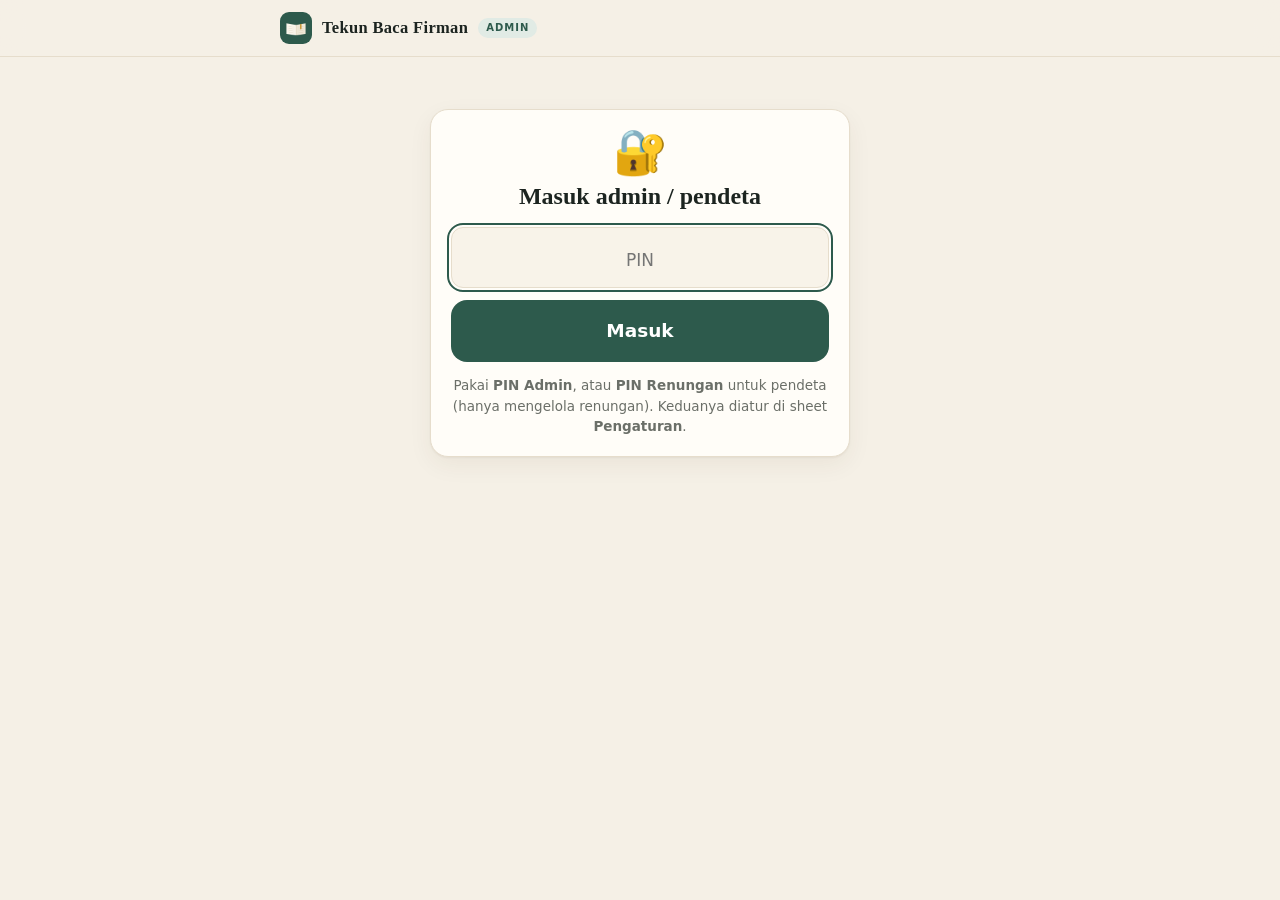
==== admin.html @ 7a122c10 "v5: renungan harian + PIN pendeta" ====
<!DOCTYPE html>
<html lang="id">
<head>
  <meta charset="utf-8">
  <meta name="viewport" content="width=device-width, initial-scale=1, viewport-fit=cover">
  <title>Admin · Tekun Baca Firman</title>
  <meta name="robots" content="noindex">
  <meta name="theme-color" content="#2d5a4c">
  <meta name="apple-mobile-web-app-capable" content="yes">
  <meta name="apple-mobile-web-app-title" content="Admin Baca">
  <link rel="icon" type="image/png" href="assets/icon-192.png">
  <link rel="apple-touch-icon" href="assets/apple-touch-icon.png">
  <link rel="stylesheet" href="assets/style.css?v=5.0">
</head>
<body class="admin">
  <div id="demo-banner" class="demo-banner" hidden></div>
  <header class="topbar">
    <div class="wrap">
      <div class="brand"><img class="brand-mark" src="assets/icon-192.png" alt=""><span id="group-name">Tekun Baca Firman</span><span class="tag">Admin</span></div>
      <div id="admin-tools" class="top-tools" hidden>
        <span id="sync" class="sync" hidden aria-live="polite"><i aria-hidden="true"></i>Memperbarui</span>
        <button id="btn-refresh" class="icon-btn ghost" type="button" aria-label="Muat ulang data" title="Muat ulang">
          <svg viewBox="0 0 24 24"><path d="M20 12a8 8 0 1 1-2.34-5.66M20 4v5h-5"/></svg></button>
        <button id="btn-logout" class="icon-btn ghost" type="button" aria-label="Keluar" title="Keluar">
          <svg viewBox="0 0 24 24"><path d="M15 4h3a2 2 0 0 1 2 2v12a2 2 0 0 1-2 2h-3M10 16l-4-4 4-4M6 12h10"/></svg></button>
      </div>
    </div>
  </header>
  <div id="daybar" class="daybar" hidden></div>

  <main id="app" class="wrap"><div class="loading">Memuat…</div></main>

  <nav id="bottomnav" class="bottomnav" hidden aria-label="Menu admin"></nav>
  <div id="toast" class="toast" role="status" aria-live="polite"></div>

  <script src="config.js?v=5.0"></script>
  <script src="assets/common.js?v=5.0"></script>
  <script src="assets/admin.js?v=5.0"></script>
</body>
</html>
---- assets/style.css ----
/* Tekun Baca Firman — tampilan (mobile-first) */
:root {
  --bg: #f5f0e6;
  --surface: #fffdf8;
  --surface-2: #f8f3e9;
  --ink: #1c2420;
  --muted: #6b6f68;
  --line: #e6ddcc;
  --primary: #2d5a4c;
  --primary-hover: #234a3e;
  --primary-soft: #e1ebe5;
  --on-primary: #ffffff;
  --ok: #2f7a52;
  --ok-soft: #dff0e5;
  --warn: #a35d24;
  --warn-soft: #f7e7d6;
  --danger: #a23d30;
  --danger-soft: #f5dfdb;
  --wa: #1f9e55;
  --radius: 18px;
  --shadow: 0 1px 2px rgba(60, 45, 15, .05), 0 8px 24px rgba(60, 45, 15, .06);
  --font: system-ui, -apple-system, "Segoe UI", Roboto, "Helvetica Neue", Arial, sans-serif;
  --serif: "Iowan Old Style", "Palatino Linotype", Palatino, "Book Antiqua", Georgia, serif;
  --top-h: 56px;
  --safe-t: env(safe-area-inset-top, 0px);
  --safe-b: env(safe-area-inset-bottom, 0px);
  color-scheme: light;
}
@media (prefers-color-scheme: dark) {
  :root {
    --bg: #121815; --surface: #1a221e; --surface-2: #212a25; --ink: #ece7dc; --muted: #9ba39c; --line: #2d3832;
    --primary: #7dbaa1; --primary-hover: #93c9b2; --primary-soft: #22362e; --on-primary: #0e1411;
    --ok: #7fca9f; --ok-soft: #1e3729; --warn: #e6a86f; --warn-soft: #3a2b1d; --danger: #ec9284; --danger-soft: #3e2320;
    --wa: #3ccf7a; --shadow: none; color-scheme: dark;
  }
}

* { box-sizing: border-box; }
html { -webkit-text-size-adjust: 100%; }
body {
  margin: 0; background: var(--bg); color: var(--ink);
  font: 16px/1.5 var(--font); -webkit-font-smoothing: antialiased;
  -webkit-tap-highlight-color: transparent; overscroll-behavior-y: none;
}
body.no-scroll { overflow: hidden; }
body.has-bar, body.has-nav { padding-bottom: calc(84px + var(--safe-b)); }
button, a, input, select, textarea { font: inherit; color: inherit; touch-action: manipulation; }
a { color: var(--primary); }
[hidden] { display: none !important; }
svg { width: 22px; height: 22px; fill: none; stroke: currentColor; stroke-width: 1.9; stroke-linecap: round; stroke-linejoin: round; }

.wrap { max-width: 560px; margin: 0 auto; padding: 0 14px; }
main.wrap { padding-top: 14px; padding-bottom: 28px; min-height: 60vh; }
.admin .wrap { max-width: 760px; }

/* ---------- topbar ---------- */
.topbar {
  position: sticky; top: 0; z-index: 20; padding-top: var(--safe-t);
  background: var(--bg); background: color-mix(in srgb, var(--bg) 88%, transparent);
  -webkit-backdrop-filter: blur(12px); backdrop-filter: blur(12px);
  border-bottom: 1px solid var(--line);
}
.topbar .wrap { display: flex; align-items: center; justify-content: space-between; gap: 10px; height: var(--top-h); }
.brand { display: flex; align-items: center; gap: 10px; min-width: 0; font-family: var(--serif); font-weight: 700; font-size: 16.5px; letter-spacing: .02em; }
.brand #group-name { white-space: nowrap; overflow: hidden; text-overflow: ellipsis; }
.brand-mark { width: 32px; height: 32px; flex: none; border-radius: 9px; }
.tag { flex: none; font: 700 10px/1 var(--font); letter-spacing: .1em; text-transform: uppercase; padding: 5px 8px; border-radius: 999px; background: var(--primary-soft); color: var(--primary); }
.top-tools { display: flex; gap: 4px; flex: none; }
.top-tools { align-items: center; }
.sync { display: inline-flex; align-items: center; gap: 6px; flex: none; font-size: 12px; font-weight: 650; color: var(--muted); padding: 4px 10px; border-radius: 999px; background: var(--surface-2); border: 1px solid var(--line); }
.sync i { width: 10px; height: 10px; border-radius: 50%; border: 2px solid var(--line); border-top-color: var(--primary); animation: spin .8s linear infinite; }
.admin .sync { font-size: 0; gap: 0; padding: 6px; } /* admin: cukup ikon putar, hemat tempat */

.demo-banner { background: #f8ecc4; color: #5b4510; font-size: 12.5px; padding: 7px 14px; text-align: center; padding-top: calc(7px + var(--safe-t)); }
.demo-banner:not([hidden]) + .topbar { padding-top: 0; }
.demo-banner .demo-admin { color: inherit; font-weight: 700; margin-left: 4px; white-space: nowrap; }
.demo-banner .link-btn { color: #5b4510; font-size: 12.5px; padding: 0 4px; min-height: 0; }
@media (prefers-color-scheme: dark) { .demo-banner { background: #3a3218; color: #f0dfa8; } .demo-banner .link-btn { color: #f0dfa8; } }

/* ---------- teks & kartu ---------- */
.eyebrow { margin: 0; font-size: 11.5px; font-weight: 700; letter-spacing: .08em; text-transform: uppercase; color: var(--muted); }
.muted { color: var(--muted); }
.small { font-size: 13.5px; }
.center { text-align: center; }
.nomb { margin-bottom: 0; }
.mt { margin-top: 16px !important; margin-bottom: 8px; }
.mt-s { margin-top: 8px; }
.mb { margin-bottom: 12px; }
.err { color: var(--danger); margin: 0; font-size: 14px; }

.card {
  background: var(--surface); border: 1px solid var(--line); border-radius: var(--radius);
  padding: 16px; margin: 0 0 12px; box-shadow: var(--shadow);
}
.card h2 { margin: 4px 0 8px; font-family: var(--serif); font-size: 24px; line-height: 1.2; }
.card h3 { margin: 0; font-size: 16px; line-height: 1.3; }
.card-head { display: flex; align-items: center; justify-content: space-between; gap: 10px; margin-bottom: 10px; }
.card > p:last-child { margin-bottom: 0; }
.center-card { text-align: center; padding: 28px 20px; }
.center-card p { max-width: 380px; margin-left: auto; margin-right: auto; }
.big-icon { font-size: 44px; line-height: 1; margin-bottom: 8px; }
.loading { padding: 80px 0; text-align: center; color: var(--muted); }
.loading::before {
  content: ""; display: block; width: 30px; height: 30px; margin: 0 auto 14px; border-radius: 50%;
  border: 3px solid var(--line); border-top-color: var(--primary); animation: spin .8s linear infinite;
}
@keyframes spin { to { transform: rotate(360deg); } }

/* ---------- tombol & input ---------- */
.btn-primary, .btn-secondary, .btn-ghost, .btn-wa, .btn-light {
  display: inline-flex; align-items: center; justify-content: center; gap: 8px;
  min-height: 48px; padding: 0 16px; border-radius: 14px; border: 1px solid transparent;
  font-weight: 650; font-size: 15.5px; cursor: pointer; text-decoration: none; text-align: center; line-height: 1.2;
  transition: transform .08s ease, background-color .15s ease, opacity .15s ease;
}
.btn-primary { background: var(--primary); color: var(--on-primary); }
.btn-secondary { background: var(--surface-2); border-color: var(--line); color: var(--ink); }
.btn-ghost { background: transparent; color: var(--muted); }
.btn-wa { background: var(--wa); color: #fff; }
.btn-light { background: #fff; color: #1e4136; }
.btn-primary:active, .btn-secondary:active, .btn-wa:active, .btn-light:active, .btn-ghost:active { transform: scale(.97); }
button:disabled { opacity: .45; cursor: not-allowed; transform: none !important; }
.btn-big { width: 100%; min-height: 62px; font-size: 18.5px; border-radius: 16px; }
.btn-wide { width: 100%; }
.link-btn {
  background: none; border: 0; padding: 8px 0; min-height: 40px; color: var(--primary); font-weight: 650; font-size: 14.5px;
  cursor: pointer; text-decoration: underline; text-underline-offset: 3px;
}
.link-btn.danger { color: var(--danger); display: block; margin: 14px auto 0; }
.link-btn.confirm { background: var(--danger-soft); border-radius: 10px; padding: 8px 12px; text-decoration: none; }
.chip-btn {
  flex: none; display: inline-flex; align-items: center; gap: 4px; min-height: 36px; padding: 0 12px; border-radius: 999px;
  border: 1px solid var(--line); background: var(--surface-2); color: var(--ink); font-size: 13.5px; font-weight: 650;
  cursor: pointer; text-decoration: none; white-space: nowrap;
}
.chip-btn.wa { color: var(--wa); }
.icon-btn {
  width: 44px; height: 44px; flex: none; border-radius: 12px; border: 1px solid var(--line);
  background: var(--surface); font-size: 26px; line-height: 1; cursor: pointer; display: grid; place-items: center; padding: 0;
}
.icon-btn.ghost { border-color: transparent; background: transparent; color: var(--muted); }
.icon-btn:disabled { opacity: .3; }
.input {
  width: 100%; min-height: 48px; padding: 10px 14px; border-radius: 12px; border: 1px solid var(--line);
  background: var(--surface-2); color: var(--ink); font-size: 16px; /* ≥16px: iPhone tidak zoom */
}
.input.mono { font: 14px/1.4 ui-monospace, SFMono-Regular, Menlo, monospace; min-height: 44px; }
.input:focus, .btn-primary:focus-visible, .btn-secondary:focus-visible, .icon-btn:focus-visible, .person:focus-visible,
.check:focus-visible, .tick-btn:focus-visible, .cell:focus-visible, .nav-btn:focus-visible, .chip-btn:focus-visible {
  outline: 2px solid var(--primary); outline-offset: 2px;
}
.pin-input { text-align: center; font-size: 26px; letter-spacing: .35em; }
.row-btns { display: flex; gap: 10px; }
.row-btns > * { flex: 1 1 0; }
.pill { display: inline-grid; place-items: center; min-width: 24px; height: 22px; padding: 0 7px; margin-left: 4px; border-radius: 999px; font-size: 12px; font-weight: 750; vertical-align: 2px; }
.pill.warn { background: var(--warn-soft); color: var(--warn); }
@media (hover: hover) {
  .btn-primary:hover:not(:disabled) { background: var(--primary-hover); }
  .btn-secondary:hover, .chip-btn:hover, .person:hover, .check:hover:not(:disabled) { border-color: var(--primary); }
}

/* ---------- kartu bacaan hari ini ---------- */
.today { background: linear-gradient(155deg, #2f5f50 0%, #1e4136 100%); border-color: transparent; color: #fff; padding: 20px 18px; }
.today .eyebrow { color: rgba(255, 255, 255, .78); text-transform: none; letter-spacing: 0; font-size: 15px; font-weight: 600; }
.today-date { margin: 14px 0 0; font-size: 12px; font-weight: 700; letter-spacing: .08em; text-transform: uppercase; color: rgba(255, 255, 255, .65); }
.today .reading { font-family: var(--serif); font-size: 34px; line-height: 1.08; margin: 4px 0 18px; }
.today .note { margin: -10px 0 16px; font-size: 14px; color: rgba(255, 255, 255, .8); }
.today .btn-big { box-shadow: 0 6px 18px rgba(0, 0, 0, .22); }
.tick { display: inline-grid; place-items: center; width: 28px; height: 28px; border-radius: 50%; background: #2f5f50; color: #fff; font-size: 15px; }
.today.is-done { background: var(--ok-soft); color: var(--ink); }
.today.is-done .eyebrow, .today.is-done .today-date, .today.is-done .note { color: var(--muted); }
.done-state { display: flex; align-items: center; gap: 14px; margin: 0 0 4px; }
.done-state strong { display: block; font-size: 17px; }
.done-state span { color: var(--muted); font-size: 14px; }
.done-mark {
  display: grid !important; place-items: center; width: 54px; height: 54px; flex: none; border-radius: 50%;
  background: var(--surface); box-shadow: 0 2px 8px rgba(0, 0, 0, .08); font-size: 28px !important; line-height: 1;
  animation: pop .45s cubic-bezier(.2, 1.5, .4, 1);
}
@keyframes pop { from { transform: scale(.3); opacity: 0; } to { transform: scale(1); opacity: 1; } }

/* ---------- daftar centang ---------- */
.check-list { list-style: none; margin: 10px 0 6px; padding: 0; display: grid; gap: 8px; }
.check {
  width: 100%; display: grid; grid-template-columns: 26px 1fr auto; align-items: center; gap: 12px; min-height: 54px;
  padding: 10px 14px; border-radius: 14px; border: 1px solid var(--line); background: var(--surface-2); cursor: pointer; text-align: left;
}
.check .box { width: 24px; height: 24px; border-radius: 8px; border: 2px solid var(--muted); display: grid; place-items: center; transition: background-color .12s; }
.check.on { border-color: var(--primary); background: var(--primary-soft); }
.check.on .box { background: var(--primary); border-color: var(--primary); }
.check.on .box::after { content: "✓"; color: var(--on-primary); font-size: 14px; font-weight: 800; }
.check.busy { opacity: .6; }
.check.busy .box { animation: pulse 1s ease infinite; }
.cl-main { font-weight: 650; }
.cl-sub { font-size: 13px; color: var(--muted); white-space: nowrap; }
@keyframes pulse { 50% { opacity: .3; } }

/* ---------- progres ---------- */
.stats-row { display: grid; grid-template-columns: repeat(3, 1fr); gap: 8px; text-align: center; margin-bottom: 12px; }
.stat { padding: 10px 4px; border-radius: 12px; background: var(--surface-2); }
.stat.warn { background: var(--warn-soft); color: var(--warn); }
.stat-num { display: block; font-family: var(--serif); font-size: 24px; font-weight: 700; line-height: 1.15; }
.stat-label { font-size: 12px; color: var(--muted); }
.stat.warn .stat-label { color: inherit; }
.bar { height: 10px; border-radius: 999px; background: var(--surface-2); border: 1px solid var(--line); overflow: hidden; }
.bar span { display: block; height: 100%; background: var(--primary); border-radius: 999px; transition: width .4s ease; }
.hgrid { display: grid; grid-template-columns: repeat(7, 1fr); gap: 6px; }
.hcell { display: flex; flex-direction: column; align-items: center; gap: 4px; padding: 7px 0; border-radius: 10px; background: var(--surface-2); border: 1px solid var(--line); min-width: 0; }
.hcell.ok { background: var(--ok-soft); border-color: transparent; }
.hcell.cur { outline: 2px solid var(--primary); outline-offset: 1px; }
.hdate { font-size: 11px; color: var(--muted); font-weight: 650; }
.hdot { width: 22px; height: 22px; border-radius: 50%; display: grid; place-items: center; font-size: 12px; font-weight: 800; border: 2px dashed var(--line); }
.hcell.ok .hdot { background: var(--ok); color: #fff; border: 0; }

/* ---------- teman ---------- */
.toggle { width: 100%; background: none; border: 0; padding: 0; margin: 0; min-height: 32px; cursor: pointer; text-align: left; }
.toggle h3 { flex: 1; }
.chev { color: var(--muted); }
.board-list { list-style: none; margin: 8px 0 0; padding: 0; }
.board-list li { display: flex; justify-content: space-between; gap: 12px; padding: 11px 2px; border-top: 1px solid var(--line); font-size: 15px; }
.board-list li.me { font-weight: 750; }
.b-status { font-size: 14px; font-weight: 650; white-space: nowrap; }
.board-list .ok .b-status { color: var(--ok); }
.board-list .late .b-status { color: var(--warn); }

.tip { display: flex; gap: 12px; align-items: flex-start; background: var(--primary-soft); border-color: transparent; }
.tip-icon { font-size: 28px; line-height: 1.2; }
.tip p { margin: 4px 0 0; }
.tip .link-btn { min-height: 36px; padding: 6px 0 0; }

.demo-card { background: #fbf3d6; border-color: #eedc9e; }
.demo-card p { margin: 4px 0 10px; }
.demo-links { display: grid; grid-template-columns: 1fr 1fr; gap: 8px; }
@media (prefers-color-scheme: dark) { .demo-card { background: #2c2716; border-color: #4a4224; } }

/* ---------- bilah aksi bawah (anggota) ---------- */
.actionbar {
  position: fixed; left: 0; right: 0; bottom: 0; z-index: 30;
  padding: 10px 0 calc(10px + var(--safe-b)); background: var(--surface); border-top: 1px solid var(--line);
  box-shadow: 0 -8px 24px rgba(0, 0, 0, .08); transform: translateY(110%); visibility: hidden;
  transition: transform .22s ease, visibility .22s;
}
.actionbar.show { transform: translateY(0); visibility: visible; }
.actionbar-in { display: grid; grid-template-columns: auto 1fr; gap: 10px; }
.actionbar .btn-primary { min-height: 52px; font-size: 16.5px; }

/* ---------- toast ---------- */
.toast {
  position: fixed; left: 50%; bottom: calc(18px + var(--safe-b)); z-index: 60;
  display: flex; align-items: center; gap: 14px; width: max-content; max-width: calc(100% - 28px);
  background: #1c2420; color: #fff; padding: 12px 16px; border-radius: 14px; font-size: 14.5px;
  box-shadow: 0 12px 30px rgba(0, 0, 0, .28); opacity: 0; visibility: hidden; pointer-events: none;
  transform: translate(-50%, 16px); transition: transform .22s ease, opacity .22s ease, visibility .22s;
}
.toast.lift { bottom: calc(92px + var(--safe-b)); }
.toast.show { transform: translate(-50%, 0); opacity: 1; visibility: visible; pointer-events: auto; }
@media (prefers-color-scheme: dark) { .toast { background: #ece7dc; color: #1c2420; } .toast button { color: #1f7a4a !important; } }
.toast button { background: none; border: 0; color: #9fe0bd; font-weight: 750; cursor: pointer; padding: 6px 4px; white-space: nowrap; }

/* ---------- lembar bawah (modal) ---------- */
.modal { position: fixed; inset: 0; z-index: 50; background: rgba(8, 12, 10, .5); display: flex; align-items: flex-end; justify-content: center; animation: fade .15s ease; }
.modal-sheet {
  width: 100%; max-width: 640px; max-height: 92vh; max-height: 92dvh; overflow: auto; overscroll-behavior: contain;
  background: var(--surface); border-radius: 22px 22px 0 0; padding: 8px 16px calc(24px + var(--safe-b)); animation: up .24s ease;
}
.grab { width: 40px; height: 5px; border-radius: 9px; background: var(--line); margin: 0 auto 10px; }
@media (min-width: 720px) { .modal { align-items: center; } .modal-sheet { border-radius: 22px; padding-top: 16px; } .grab { display: none; } }
@keyframes fade { from { opacity: 0; } }
@keyframes up { from { transform: translateY(40px); opacity: .4; } }
.modal-head { display: flex; justify-content: space-between; align-items: flex-start; gap: 12px; margin-bottom: 12px; }
.modal-head h2 { margin: 2px 0 2px; font-family: var(--serif); font-size: 26px; line-height: 1.15; }
.modal-sheet h4 { margin: 20px 0 8px; font-size: 15px; }
.btn-wide.confirm { background: var(--primary); color: var(--on-primary); border-color: var(--primary); }
.modal-sheet .btn-ghost.btn-wide { margin-top: 8px; color: var(--primary); }

/* ============ ADMIN ============ */
.login { max-width: 420px; margin: 32px auto; text-align: center; }
.login form { display: grid; gap: 12px; margin: 16px 0 12px; }

.daybar {
  position: sticky; top: calc(var(--top-h) + var(--safe-t)); z-index: 15;
  background: var(--surface); border-bottom: 1px solid var(--line); box-shadow: 0 6px 16px rgba(60, 45, 15, .05);
}
.daybar-in { display: grid; grid-template-columns: 44px 1fr 44px; align-items: center; gap: 8px; padding-top: 8px; padding-bottom: 8px; }
.daybar-mid { text-align: center; min-width: 0; }
.daybar-date { display: flex; align-items: center; justify-content: center; gap: 6px; font-size: 12.5px; color: var(--muted); font-weight: 600; }
.daybar-read { display: block; font-family: var(--serif); font-size: 21px; line-height: 1.2; white-space: nowrap; overflow: hidden; text-overflow: ellipsis; }
.mini-pill { border: 0; border-radius: 999px; padding: 2px 8px; font-size: 11px; font-weight: 700; background: var(--warn-soft); color: var(--warn); cursor: pointer; }
.mini-pill.on { background: var(--primary-soft); color: var(--primary); cursor: default; }

.bottomnav {
  position: fixed; left: 0; right: 0; bottom: 0; z-index: 30;
  background: var(--surface); border-top: 1px solid var(--line); padding-bottom: var(--safe-b);
  box-shadow: 0 -6px 20px rgba(0, 0, 0, .05);
}
.bottomnav-in { max-width: 560px; margin: 0 auto; display: grid; grid-auto-flow: column; grid-auto-columns: 1fr; }
.nav-btn {
  display: flex; flex-direction: column; align-items: center; gap: 3px; min-height: 62px; padding: 9px 2px 8px;
  background: none; border: 0; color: var(--muted); font-size: 11.5px; font-weight: 650; cursor: pointer; position: relative;
}
.nav-btn svg { width: 24px; height: 24px; }
.nav-btn.on { color: var(--primary); }
.nav-btn.on::before { content: ""; position: absolute; top: 0; left: 28%; right: 28%; height: 3px; border-radius: 0 0 3px 3px; background: var(--primary); }

.kpis { display: grid; grid-template-columns: repeat(3, 1fr); gap: 8px; margin-bottom: 12px; }
.kpi {
  display: flex; flex-direction: column; gap: 3px; padding: 12px 12px; border-radius: 16px;
  background: var(--surface); border: 1px solid var(--line); box-shadow: var(--shadow); border-top: 4px solid var(--ok);
}
.kpi.warn { border-top-color: var(--warn); }
.kpi.danger { border-top-color: var(--danger); }
.kpi-num { font-family: var(--serif); font-size: 28px; font-weight: 700; line-height: 1; }
.kpi-num small { font-size: 15px; font-weight: 400; color: var(--muted); }
.kpi-label { font-size: 12.5px; color: var(--muted); }

.recap-text {
  width: 100%; min-height: 260px; resize: vertical; padding: 12px 14px; border-radius: 12px;
  border: 1px solid var(--line); background: var(--surface-2); color: var(--ink); font: 15px/1.6 var(--font);
}

.seg { display: flex; gap: 4px; padding: 4px; margin: 10px 0; border-radius: 14px; background: var(--surface-2); border: 1px solid var(--line); }
.seg-btn { flex: 1; min-height: 40px; border: 0; background: none; border-radius: 10px; font-weight: 650; font-size: 14px; color: var(--muted); cursor: pointer; }
.seg-btn b { font-weight: 750; opacity: .8; }
.seg-btn.on { background: var(--surface); color: var(--ink); box-shadow: 0 1px 4px rgba(0, 0, 0, .1); }

.clist { display: grid; gap: 6px; }
.crow { display: flex; align-items: center; gap: 8px; padding: 4px 4px 4px 0; border-radius: 14px; border: 1px solid var(--line); background: var(--surface-2); }
.crow.on { background: var(--ok-soft); border-color: transparent; }
.crow-main { flex: 1; min-width: 0; display: flex; flex-direction: column; align-items: flex-start; padding: 8px 12px; background: none; border: 0; cursor: pointer; text-align: left; }
.p-name { font-weight: 650; }
.p-sub { font-size: 12.5px; color: var(--muted); }
.p-sub.warn { color: var(--warn); }
.tick-btn {
  flex: none; width: 50px; height: 50px; border-radius: 50%; border: 2px solid var(--line); background: var(--surface);
  color: transparent; font-size: 22px; font-weight: 800; cursor: pointer; display: grid; place-items: center;
  transition: background-color .12s, transform .1s;
}
.tick-btn:active { transform: scale(.9); }
.tick-btn.on { background: var(--ok); border-color: var(--ok); color: #fff; }
.tick-btn.busy { animation: pulse 1s ease infinite; }

.list-tools { display: grid; grid-template-columns: 1fr 1fr; gap: 8px; margin-bottom: 10px; }
.list-tools select { min-width: 0; }
.plist { display: grid; gap: 6px; }
.person {
  display: flex; align-items: center; justify-content: space-between; gap: 12px; width: 100%; min-height: 60px;
  padding: 10px 14px; border-radius: 14px; border: 1px solid var(--line); background: var(--surface-2); cursor: pointer; text-align: left;
}
.p-main { display: flex; flex-direction: column; min-width: 0; }
.p-right { display: flex; flex-direction: column; align-items: flex-end; gap: 6px; flex: none; }
.badge { font-size: 12.5px; font-weight: 700; padding: 4px 10px; border-radius: 999px; white-space: nowrap; }
.badge.ok { background: var(--ok-soft); color: var(--ok); }
.badge.warn { background: var(--warn-soft); color: var(--warn); }
.badge.danger { background: var(--danger-soft); color: var(--danger); }
.mini-bar { width: 76px; height: 5px; border-radius: 9px; background: var(--line); overflow: hidden; }
.mini-bar span { display: block; height: 100%; background: var(--primary); }

.matrix-wrap { overflow-x: auto; margin: 0 -16px; padding: 0 16px 4px; -webkit-overflow-scrolling: touch; }
.matrix { border-collapse: separate; border-spacing: 0; font-size: 13px; }
.matrix th, .matrix td { padding: 3px 2px; text-align: center; }
.matrix thead th { font-size: 11px; font-weight: 600; color: var(--muted); white-space: nowrap; vertical-align: bottom; padding-bottom: 6px; }
.matrix thead th span { display: block; color: var(--ink); font-weight: 750; }
.matrix thead th small { display: block; font-size: 10px; font-weight: 500; }
.matrix thead th.sel span, .matrix thead th.sel small { color: var(--primary); }
.matrix .m-name { position: sticky; left: 0; z-index: 1; background: var(--surface); text-align: left; padding-right: 8px; }
.matrix .m-name button { background: none; border: 0; padding: 6px 0; font-weight: 650; font-size: 13.5px; cursor: pointer; white-space: nowrap; max-width: 104px; overflow: hidden; text-overflow: ellipsis; }
.cell { width: 34px; height: 34px; border-radius: 9px; border: 1.5px dashed var(--line); background: none; padding: 0; cursor: pointer; font-size: 14px; font-weight: 800; color: #fff; }
.cell.on { background: var(--ok); border: 0; }
.cell.busy { animation: pulse 1s ease infinite; }
.tot { font-weight: 700; color: var(--muted); font-size: 12.5px; padding-top: 6px !important; }

.efield { margin-top: 14px; }
.efield label { display: block; font-size: 13.5px; font-weight: 650; margin-bottom: 6px; }
.emoji-input { font-size: 22px; text-align: center; letter-spacing: .05em; min-height: 50px; }
.echips { display: flex; gap: 6px; overflow-x: auto; padding: 8px 2px 4px; margin: 0 -2px; scrollbar-width: none; }
.echips::-webkit-scrollbar { display: none; }
.echip { flex: none; min-width: 46px; height: 46px; padding: 0 8px; border-radius: 12px; border: 1px solid var(--line); background: var(--surface-2); font-size: 22px; cursor: pointer; }
.echip.on { border: 2px solid var(--primary); background: var(--primary-soft); }
.epreview-wrap { position: sticky; top: calc(var(--top-h) + var(--safe-t)); z-index: 5; margin: 0 -16px; padding: 8px 16px 10px; background: var(--surface); border-bottom: 1px solid var(--line); }
.epreview-wrap .eyebrow { margin-bottom: 6px; }
.emo-save { position: sticky; bottom: calc(72px + var(--safe-b)); z-index: 5; margin: 14px -16px -16px; padding: 12px 16px; background: var(--surface); border-top: 1px solid var(--line); border-radius: 0 0 var(--radius) var(--radius); }
.epreview { margin: 0; padding: 12px 14px; border-radius: 12px; background: var(--surface-2); border: 1px dashed var(--line); font: 15px/1.6 var(--font); white-space: pre-wrap; }

.linklist { display: grid; gap: 6px; margin-top: 10px; }
.lrow { display: flex; align-items: center; gap: 6px; padding: 6px 6px 6px 12px; border-radius: 12px; background: var(--surface-2); border: 1px solid var(--line); }
.lrow-name { flex: 1; min-width: 0; text-align: left; background: none; border: 0; padding: 6px 0; font-weight: 650; cursor: pointer; white-space: nowrap; overflow: hidden; text-overflow: ellipsis; }

@media (min-width: 720px) {
  .wrap { padding: 0 20px; }
  main.wrap { padding-top: 20px; }
  .card { padding: 20px; }
  .today .reading { font-size: 38px; }
  .kpis { gap: 12px; }
}
@media (max-width: 360px) {
  .today .reading { font-size: 29px; }
  .kpi-num { font-size: 24px; }
  .nav-btn { font-size: 10.5px; }
}
@media (prefers-reduced-motion: reduce) { *, *::before, *::after { animation: none !important; transition: none !important; } }
.pin-input::placeholder { letter-spacing: normal; font-size: 17px; }

/* ============ v4: menu akun (kanan atas) ============ */
.acct-btn {
  position: relative; flex: none; display: inline-flex; align-items: center; gap: 4px;
  height: 44px; padding: 0 9px 0 4px; border-radius: 999px; border: 1px solid var(--line);
  background: var(--surface); cursor: pointer;
}
.acct-btn[aria-expanded="true"] { border-color: var(--primary); box-shadow: 0 0 0 3px var(--primary-soft); }
.acct-chev { font-size: 10px; color: var(--muted); }
.avatar {
  position: relative; flex: none; width: 34px; height: 34px; border-radius: 50%;
  display: grid; place-items: center; background: var(--av, #2d5a4c); color: #fff;
  font: 700 13.5px/1 var(--font); letter-spacing: .02em;
}
.avatar-empty { background: var(--surface-2); color: var(--primary); border: 1.5px dashed var(--primary); font-size: 18px; }
/* indikator "memperbarui": cincin tipis berputar di sekeliling avatar */
.acct-btn .avatar::after { content: ""; position: absolute; inset: -4px; border-radius: 50%; border: 2.5px solid transparent; }
.acct-btn.is-syncing .avatar::after { border-color: var(--primary-soft); border-top-color: var(--primary); animation: spin .8s linear infinite; }
.acct-count {
  position: absolute; top: -3px; left: 26px; min-width: 18px; height: 18px; padding: 0 5px; border-radius: 999px;
  background: var(--primary); color: var(--on-primary); font: 700 10.5px/18px var(--font); text-align: center;
  border: 2px solid var(--surface);
}

.menu-backdrop { position: fixed; inset: 0; z-index: 44; background: rgba(8, 12, 10, .12); animation: fade .15s ease; }
.acct-menu {
  position: fixed; right: 10px; z-index: 45; width: min(330px, calc(100vw - 20px));
  max-height: calc(100vh - 110px); max-height: calc(100dvh - 110px); overflow: auto; overscroll-behavior: contain;
  background: var(--surface); border: 1px solid var(--line); border-radius: 20px; padding: 8px;
  box-shadow: 0 18px 44px rgba(0, 0, 0, .2); transform-origin: top right; animation: menuIn .16s ease;
}
@keyframes menuIn { from { opacity: 0; transform: translateY(-6px) scale(.97); } }
.menu-label { padding: 8px 10px 6px; }
.acct-list { list-style: none; margin: 0; padding: 0; display: grid; gap: 2px; }
.acct-row { display: flex; align-items: center; gap: 2px; }
.acct-item {
  flex: 1; min-width: 0; display: flex; align-items: center; gap: 12px; min-height: 56px; padding: 8px 10px;
  border: 0; background: none; border-radius: 14px; cursor: pointer; text-align: left;
}
.acct-item.on { background: var(--primary-soft); }
.acct-name { flex: 1; min-width: 0; font-weight: 650; overflow: hidden; text-overflow: ellipsis; white-space: nowrap; }
.acct-sub { display: block; font-size: 12px; font-weight: 500; color: var(--muted); }
.acct-check { color: var(--primary); font-weight: 800; font-size: 17px; }
.acct-del {
  flex: none; min-width: 40px; height: 40px; padding: 0; border: 0; background: none; border-radius: 10px;
  color: var(--muted); font-size: 22px; line-height: 1; cursor: pointer;
}
.acct-del.confirm { padding: 0 10px; background: var(--danger-soft); color: var(--danger); font-size: 13px; font-weight: 750; }
.menu-sep { height: 1px; background: var(--line); margin: 6px 6px; }
.menu-empty { padding: 4px 10px 8px; margin: 0; }
.menu-add-btn {
  width: 100%; display: flex; align-items: center; gap: 12px; min-height: 52px; padding: 8px 10px;
  border: 0; background: none; border-radius: 14px; color: var(--primary); font-weight: 700; cursor: pointer; text-align: left;
}
.menu-add-btn .plus { width: 34px; height: 34px; border-radius: 50%; border: 1.5px dashed var(--primary); display: grid; place-items: center; font-size: 19px; font-weight: 600; }
.menu-add { padding: 4px 6px 2px; }
.menu-add p { margin: 4px 4px 8px; }
.menu-add .link-btn { display: block; margin: 2px auto 0; }
.menu-note { font-size: 11.5px; margin: 6px 10px 6px; }
.add-form { display: grid; gap: 8px; margin-top: 10px; }
.menu-add .add-form { margin-top: 0; }
.add-form .err { font-size: 13px; }
.saved-list { display: grid; gap: 4px; margin-top: 8px; }
.saved-list .acct-item { background: var(--surface-2); border: 1px solid var(--line); }
.mono-list code { font: 12.5px ui-monospace, SFMono-Regular, Menlo, monospace; background: rgba(0,0,0,.06); padding: 1px 5px; border-radius: 5px; }
@media (hover: hover) { .acct-item:hover { background: var(--surface-2); } .acct-item.on:hover { background: var(--primary-soft); } }

/* ============ v4: kirim ke grup WA ============ */
.today-actions { display: flex; justify-content: space-between; gap: 12px; flex-wrap: wrap; }
.wa-card { border-color: color-mix(in srgb, var(--wa) 35%, var(--line)); }
.wa-logo { font-size: 20px; }
.wa-chips { display: flex; gap: 8px; overflow-x: auto; padding: 2px 2px 8px; margin: 0 -2px 6px; scrollbar-width: none; scroll-snap-type: x proximity; }
.wa-chips::-webkit-scrollbar { display: none; }
.wa-chip {
  flex: none; scroll-snap-align: start; display: flex; flex-direction: column; align-items: flex-start; gap: 3px;
  min-height: 56px; padding: 9px 13px; border-radius: 14px; border: 1px solid var(--line); background: var(--surface-2);
  cursor: pointer; text-align: left; transition: background-color .12s, border-color .12s;
}
.wa-chip b { font-size: 14.5px; white-space: nowrap; }
.wa-chip small { font-size: 11.5px; color: var(--muted); white-space: nowrap; }
.wa-chip .st-ok { color: var(--ok); font-weight: 650; }
.wa-chip .st-no { color: var(--warn); font-weight: 650; }
.wa-chip.on { border: 2px solid var(--wa); padding: 8px 12px; background: color-mix(in srgb, var(--wa) 12%, var(--surface)); }
.wa-preview {
  margin: 0 0 10px; padding: 12px 14px; border-radius: 12px; background: var(--surface-2); border: 1px dashed var(--line);
  white-space: pre-wrap; font: 16px/1.55 var(--font);
}
.wa-preview.empty { color: var(--muted); font-size: 14.5px; }
.wa-warn { margin: -2px 0 10px; color: var(--warn); }
.wa-warn .link-btn { min-height: 0; padding: 0 0 0 4px; font-size: 13.5px; }
.btn-wa.disabled { opacity: .45; }

/* ============ v4.1: kartu WA ringkas ============ */
.wa-card .card-head { margin-bottom: 12px; }
.wa-card .wa-preview { font-size: 17px; font-weight: 600; }
.wa-more { margin: 0 0 6px; padding-top: 2px; }
.wa-more > p { margin: 0 0 8px; }
.wa-opts { display: flex; align-items: center; gap: 10px; flex-wrap: wrap; margin: 2px 0 10px; }
.seg-mini { margin: 0; padding: 3px; gap: 2px; }
.seg-mini .seg-btn { flex: none; min-width: 48px; min-height: 36px; font-size: 18px; }
.wa-opts .link-btn { margin-left: auto; min-height: 36px; padding: 0; }
.menu-note .ver { display: block; margin-top: 4px; opacity: .7; }

/* ============ v5: renungan harian ============ */
.rn-card { cursor: pointer; position: relative; transition: border-color .15s, box-shadow .15s; }
.rn-card:active { transform: scale(.995); }
.rn-card.rn-empty, .rn-card:not([data-act]) { cursor: default; }
.rn-card-top { display: flex; align-items: flex-start; gap: 12px; }
.rn-card-top > div { min-width: 0; flex: 1; }
.rn-card-top h3 { margin: 2px 0 0; font-family: var(--serif); font-size: 19px; }
.rn-card-top .small { margin: 4px 0 0; }
.rn-ico { flex: none; width: 40px; height: 40px; border-radius: 12px; display: grid; place-items: center; font-size: 20px; background: var(--primary-soft); }
.rn-prev {
  margin: 10px 0 8px; color: var(--muted); font-size: 14.5px; line-height: 1.5;
  display: -webkit-box; -webkit-line-clamp: 2; -webkit-box-orient: vertical; overflow: hidden;
}
.rn-more { display: inline-flex; align-items: center; gap: 4px; font-weight: 700; font-size: 14.5px; color: var(--primary); }
.rn-empty .link-btn { margin-top: 6px; }
.sk-line { height: 12px; border-radius: 6px; margin-top: 10px; background: linear-gradient(90deg, var(--surface-2), var(--line), var(--surface-2)); background-size: 200% 100%; animation: shimmer 1.2s ease infinite; }
.sk-line.short { width: 60%; }
@keyframes shimmer { 0% { background-position: 100% 0; } 100% { background-position: -100% 0; } }
@media (hover: hover) { .rn-card[data-act]:hover { border-color: var(--primary); } }

/* layar baca */
.reader {
  position: fixed; inset: 0; z-index: 55; display: flex; flex-direction: column;
  background: var(--bg); animation: readerIn .2s ease;
}
@keyframes readerIn { from { opacity: 0; transform: translateY(16px); } }
.reader-top {
  flex: none; display: grid; grid-template-columns: 44px 1fr auto; align-items: center; gap: 6px;
  padding: calc(6px + var(--safe-t)) 8px 6px; background: var(--surface); border-bottom: 1px solid var(--line);
}
.reader-top .icon-btn { font-size: 30px; }
.reader-title { min-width: 0; background: none; border: 0; padding: 4px 6px; border-radius: 10px; cursor: pointer; text-align: center; }
.reader-title b { display: block; font-family: var(--serif); font-size: 17.5px; white-space: nowrap; overflow: hidden; text-overflow: ellipsis; }
.rt-date { display: block; font-size: 11.5px; color: var(--muted); font-weight: 650; }
.rt-chev { font-size: 11px; color: var(--muted); font-family: var(--font); }
.reader-font { display: flex; gap: 2px; }
.reader-font button { min-width: 40px; height: 40px; border-radius: 10px; border: 1px solid var(--line); background: var(--surface-2); font-weight: 750; font-size: 14px; cursor: pointer; }
.reader-body { flex: 1; overflow-y: auto; -webkit-overflow-scrolling: touch; overscroll-behavior: contain; padding: 18px 18px 32px; }
.reader-bottom {
  flex: none; display: grid; grid-template-columns: 1fr auto 1fr; gap: 8px;
  padding: 8px 10px calc(8px + var(--safe-b)); background: var(--surface); border-top: 1px solid var(--line);
}
.reader-bottom button { min-height: 46px; border-radius: 12px; border: 1px solid var(--line); background: var(--surface-2); font-weight: 650; font-size: 14.5px; cursor: pointer; padding: 0 12px; }
.reader-bottom button:disabled { opacity: .35; }

.rn { max-width: 640px; margin: 0 auto; font-size: var(--rn-size, 17px); line-height: 1.7; }
.rn p { margin: 0 0 .9em; }
.rn h3.rn-h { font-family: var(--serif); font-size: 1.3em; line-height: 1.25; margin: 1.3em 0 .5em; padding-bottom: .3em; border-bottom: 2px solid var(--primary-soft); color: var(--primary); }
.rn h3.rn-h:first-child { margin-top: .2em; }
.rn-box { margin: 1em 0 1.2em; padding: .9em 1em .2em; border-radius: 14px; border-left: 4px solid var(--gold, #b8892d); background: #fbf3df; }
.rn-box.rn-doa { border-left-color: var(--primary); background: var(--primary-soft); }
.rn-label { margin: 0 0 .5em; font-size: .78em; letter-spacing: .08em; text-transform: uppercase; color: #8a6420; }
.rn-doa .rn-label { color: var(--primary); }
.rn-closing { text-align: center; font-style: italic; color: var(--muted); margin-top: 1.5em !important; }
.rn code { font-size: .9em; background: var(--surface-2); padding: 1px 5px; border-radius: 5px; }
@media (prefers-color-scheme: dark) { .rn-box { background: #2c2618; } .rn-label { color: #e0b765; } }

.rn-list { max-width: 640px; margin: 0 auto; display: grid; gap: 6px; }
.rn-list .eyebrow { margin-bottom: 4px; }
.rn-li { display: flex; justify-content: space-between; align-items: center; gap: 12px; min-height: 52px; padding: 8px 14px; border-radius: 12px; border: 1px solid var(--line); background: var(--surface); cursor: pointer; text-align: left; }
.rn-li.on { border-color: var(--primary); background: var(--primary-soft); }
.rn-li-date { font-weight: 650; white-space: nowrap; }
.rn-li-read { color: var(--muted); font-size: 14px; text-align: right; }
.rn-msg { text-align: center; padding: 40px 10px; }
.rn-skel { max-width: 640px; margin: 0 auto; }
.rn-skel .sk-line { height: 16px; margin-top: 14px; }

/* admin: renungan */
.rn-dnav { display: grid; grid-template-columns: 44px 1fr 44px; align-items: center; gap: 8px; }
.rn-dmid { text-align: center; min-width: 0; display: flex; flex-direction: column; align-items: center; gap: 4px; }
.rn-dmid .daybar-read { font-size: 22px; }
.rn-chip { font-size: 12px; font-weight: 700; padding: 3px 10px; border-radius: 999px; background: var(--warn-soft); color: var(--warn); }
.rn-chip.ok { background: var(--ok-soft); color: var(--ok); }
.rn-today { display: block; margin: 6px auto 0; }
.rn-input { min-height: 240px; font-size: 15px; }
.rn-hint { margin: 0 0 10px; display: grid; gap: 6px; }
.rn-hint p { margin: 0; padding: 8px 12px; border-radius: 10px; font-size: 13.5px; line-height: 1.45; }
.rn-hint .warn { background: var(--warn-soft); color: var(--warn); }
.rn-hint .ok { background: var(--ok-soft); color: var(--ok); }
.rn-hint .link-btn { min-height: 0; padding: 0; font-size: 13.5px; }
.rn-status { margin: 10px 0 0; }
.rn-preview { font-size: 16px; }
.rn-slist { display: grid; gap: 4px; }
.rn-srow { display: grid; grid-template-columns: auto 1fr auto; align-items: center; gap: 10px; min-height: 48px; padding: 6px 12px; border-radius: 12px; border: 1px solid var(--line); background: var(--surface-2); cursor: pointer; text-align: left; }
.rn-srow.on { border-color: var(--primary); background: var(--primary-soft); }
.rn-s-date { font-weight: 650; font-size: 14px; white-space: nowrap; display: flex; align-items: center; gap: 6px; }
.rn-s-read { color: var(--muted); font-size: 13.5px; text-align: right; overflow: hidden; text-overflow: ellipsis; white-space: nowrap; }
.rn-s-st { min-width: 44px; text-align: center; font-weight: 750; color: var(--muted); font-size: 13px; }
.rn-s-st.ok { color: var(--ok); font-size: 16px; }
.nav-btn span { white-space: nowrap; }
@media (max-width: 400px) { .bottomnav-in .nav-btn { font-size: 10.5px; padding-left: 0; padding-right: 0; } }
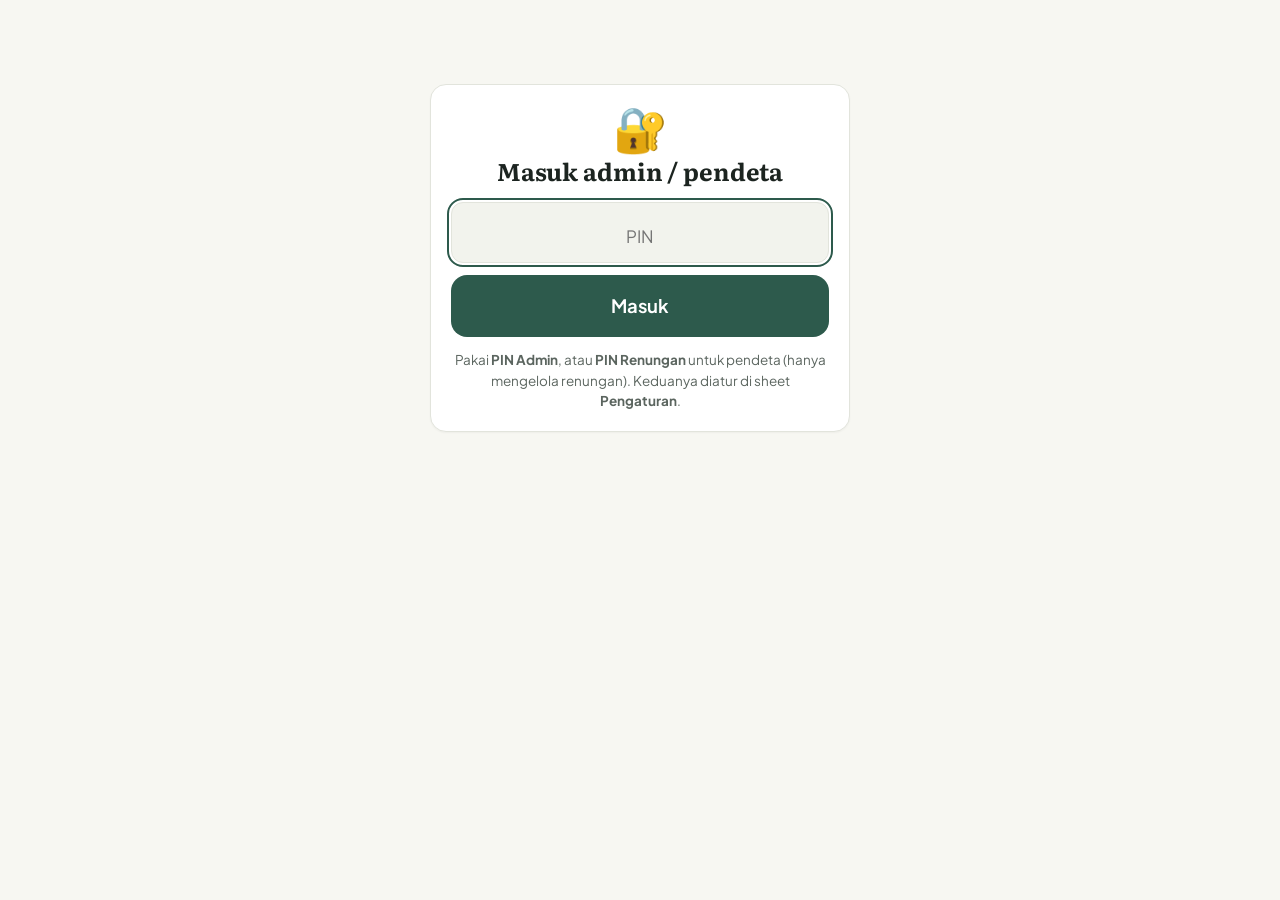
==== commit 7a66058d: "v6.1: admin baru + desain renungan + jadwal 2 pasal" ====
--- a/admin.html
+++ b/admin.html
@@ -5,36 +5,62 @@
   <meta name="viewport" content="width=device-width, initial-scale=1, viewport-fit=cover">
   <title>Admin · Tekun Baca Firman</title>
   <meta name="robots" content="noindex">
-  <meta name="theme-color" content="#2d5a4c">
+  <meta name="theme-color" content="#1e3d33">
   <meta name="apple-mobile-web-app-capable" content="yes">
   <meta name="apple-mobile-web-app-title" content="Admin Baca">
   <link rel="icon" type="image/png" href="assets/icon-192.png">
   <link rel="apple-touch-icon" href="assets/apple-touch-icon.png">
-  <link rel="stylesheet" href="assets/style.css?v=5.0">
+  <link rel="preconnect" href="https://fonts.googleapis.com">
+  <link rel="preconnect" href="https://fonts.gstatic.com" crossorigin>
+  <link rel="stylesheet" href="https://fonts.googleapis.com/css2?family=Literata:opsz,wght@7..72,500;7..72,600&amp;family=Plus+Jakarta+Sans:wght@400;500;600;700&amp;display=swap">
+  <link rel="stylesheet" href="assets/style.css?v=6.1">
+  <link rel="stylesheet" href="assets/admin.css?v=6.1">
+  <script>try { if (localStorage.getItem('tbf_side_mini') === '1') document.documentElement.classList.add('side-mini'); } catch (e) {}</script>
 </head>
 <body class="admin">
   <div id="demo-banner" class="demo-banner" hidden></div>
-  <header class="topbar">
-    <div class="wrap">
-      <div class="brand"><img class="brand-mark" src="assets/icon-192.png" alt=""><span id="group-name">Tekun Baca Firman</span><span class="tag">Admin</span></div>
-      <div id="admin-tools" class="top-tools" hidden>
-        <span id="sync" class="sync" hidden aria-live="polite"><i aria-hidden="true"></i>Memperbarui</span>
-        <button id="btn-refresh" class="icon-btn ghost" type="button" aria-label="Muat ulang data" title="Muat ulang">
-          <svg viewBox="0 0 24 24"><path d="M20 12a8 8 0 1 1-2.34-5.66M20 4v5h-5"/></svg></button>
-        <button id="btn-logout" class="icon-btn ghost" type="button" aria-label="Keluar" title="Keluar">
-          <svg viewBox="0 0 24 24"><path d="M15 4h3a2 2 0 0 1 2 2v12a2 2 0 0 1-2 2h-3M10 16l-4-4 4-4M6 12h10"/></svg></button>
+  <div class="adm">
+    <aside id="side" class="side" hidden aria-label="Menu admin">
+      <div class="side-brand">
+        <img class="brand-mark" src="assets/icon-192.png" alt="">
+        <div class="side-label"><span id="side-name">Tekun Baca Firman</span><small id="side-role">Admin</small></div>
       </div>
+      <nav id="side-nav" class="side-nav"></nav>
+      <div class="side-foot">
+        <a class="side-link" href="./" title="Halaman anggota">
+          <svg viewBox="0 0 24 24" aria-hidden="true"><path d="M4 11.5 12 5l8 6.5M6.5 10v9h11v-9"/></svg><span class="side-label">Halaman anggota</span></a>
+        <button class="side-link" type="button" data-act="logout" title="Keluar">
+          <svg viewBox="0 0 24 24" aria-hidden="true"><path d="M15 4h3a2 2 0 0 1 2 2v12a2 2 0 0 1-2 2h-3M10 16l-4-4 4-4M6 12h10"/></svg><span class="side-label">Keluar</span></button>
+        <button class="side-link side-toggle" type="button" data-act="side-toggle" aria-expanded="true" title="Ciutkan menu">
+          <svg viewBox="0 0 24 24" aria-hidden="true"><rect x="3.5" y="4.5" width="17" height="15" rx="3"/><path d="M9.5 4.5v15M15.5 10l-2 2 2 2"/></svg><span class="side-label">Ciutkan menu</span></button>
+      </div>
+    </aside>
+
+    <div class="adm-main">
+      <header class="topbar">
+        <div class="wrap">
+          <div class="brand"><img class="brand-mark" src="assets/icon-192.png" alt=""><span id="group-name">Tekun Baca Firman</span><span class="tag">Admin</span></div>
+          <div id="admin-tools" class="top-tools" hidden>
+            <span id="sync" class="sync" hidden aria-live="polite"><i aria-hidden="true"></i><span>Memperbarui</span></span>
+            <span id="updated" class="updated" aria-live="polite"></span>
+            <button id="btn-refresh" class="icon-btn ghost" type="button" aria-label="Muat ulang data" title="Muat ulang">
+              <svg viewBox="0 0 24 24"><path d="M20 12a8 8 0 1 1-2.34-5.66M20 4v5h-5"/></svg></button>
+            <button id="btn-logout" class="icon-btn ghost" type="button" data-act="logout" aria-label="Keluar" title="Keluar">
+              <svg viewBox="0 0 24 24"><path d="M15 4h3a2 2 0 0 1 2 2v12a2 2 0 0 1-2 2h-3M10 16l-4-4 4-4M6 12h10"/></svg></button>
+          </div>
+        </div>
+      </header>
+      <div id="daybar" class="dayhead" hidden></div>
+      <main id="app" class="wrap"><div class="loading">Memuat…</div></main>
     </div>
-  </header>
-  <div id="daybar" class="daybar" hidden></div>
+  </div>
 
-  <main id="app" class="wrap"><div class="loading">Memuat…</div></main>
-
+  <div id="rbar" class="rbar" hidden></div>
   <nav id="bottomnav" class="bottomnav" hidden aria-label="Menu admin"></nav>
   <div id="toast" class="toast" role="status" aria-live="polite"></div>
 
-  <script src="config.js?v=5.0"></script>
-  <script src="assets/common.js?v=5.0"></script>
-  <script src="assets/admin.js?v=5.0"></script>
+  <script src="config.js?v=6.1"></script>
+  <script src="assets/common.js?v=6.1"></script>
+  <script src="assets/admin.js?v=6.1"></script>
 </body>
 </html>
--- a/assets/style.css
+++ b/assets/style.css
@@ -593,3 +593,38 @@
 .rn-s-st.ok { color: var(--ok); font-size: 16px; }
 .nav-btn span { white-space: nowrap; }
 @media (max-width: 400px) { .bottomnav-in .nav-btn { font-size: 10.5px; padding-left: 0; padding-right: 0; } }
+.rn-hint .info { background: var(--surface-2); color: var(--muted); border: 1px dashed var(--line); }
+.rn-jump { display: flex; align-items: flex-end; gap: 8px; margin-top: 12px; flex-wrap: wrap; }
+.rn-jump-date { flex: 1 1 170px; display: grid; gap: 4px; font-size: 12.5px; font-weight: 650; color: var(--muted); }
+.rn-jump-date .input { min-height: 44px; padding: 8px 12px; }
+.rn-jump .chip-btn { min-height: 44px; }
+
+/* ---------- renungan: blok desain (%poin% $ayat$ > kutipan !penting! &aksi& ---) ---------- */
+.rn-pt { display: grid; grid-template-columns: 1.7em minmax(0, 1fr); gap: .65em; align-items: start; margin: 0 0 .7em; }
+.rn-pt-n { width: 2.1em; height: 2.1em; margin-top: .22em; border-radius: 50%; display: grid; place-items: center;
+  background: var(--primary); color: var(--on-primary); font: 700 .8em/1 var(--font); }
+.rn-pt p { margin: 0; }
+.rn-pt:last-child { margin-bottom: .9em; }
+.rn-kutip { margin: 1.1em 0 1.2em; padding: .15em 0 .15em 1em; border-left: 3px solid var(--primary); font-family: var(--serif); font-style: italic; }
+.rn-kutip p { margin: 0 0 .25em; }
+.rn-kutip cite { display: block; margin-top: .35em; font: normal .82em/1.4 var(--font); color: var(--muted); }
+.rn-ayat { position: relative; margin: 1.4em 0; padding: 1.5em 1.2em 1.1em; border-radius: 18px; text-align: center;
+  background: var(--primary); color: var(--on-primary); }
+.rn-ayat::before { content: "\201C"; position: absolute; top: -.32em; left: 50%; transform: translateX(-50%);
+  font: 700 3.2em/1 var(--serif); color: var(--gold, #c9a14a); }
+.rn-ayat-h { margin: 0 0 .5em; font: 700 .78em/1.2 var(--font); opacity: .8; }
+.rn-ayat blockquote { margin: 0; font-family: var(--serif); font-size: 1.16em; line-height: 1.5; }
+.rn-ayat figcaption { margin-top: .7em; font-size: .82em; opacity: .85; }
+.rn-penting { display: grid; grid-template-columns: 1.55em minmax(0, 1fr); gap: .65em; align-items: start; margin: 1em 0 1.1em;
+  padding: .85em 1em; border-radius: 14px; background: var(--warn-soft); }
+.rn-penting-i { width: 1.55em; height: 1.55em; margin-top: .1em; border-radius: 50%; display: grid; place-items: center;
+  background: var(--warn); color: #fff; font: 800 .95em/1 var(--font); }
+.rn-penting p { margin: 0; font-weight: 650; }
+.rn-aksi { margin: 1em 0 1.2em; padding: .8em 1em .45em; border-radius: 14px; border: 1px solid var(--line); background: var(--surface-2); }
+.rn-aksi-h { margin: 0 0 .35em; font: 700 .85em/1.3 var(--font); color: var(--primary); }
+.rn-aksi-i { display: flex; gap: .65em; align-items: flex-start; padding: .35em 0; cursor: pointer; }
+.rn-aksi-i input { flex: none; width: 1.15em; height: 1.15em; margin: .32em 0 0; accent-color: var(--primary); }
+.rn-aksi-i input:checked + span { text-decoration: line-through; color: var(--muted); }
+.rn-garis { display: flex; justify-content: center; gap: .8em; margin: 1.5em 0; }
+.rn-garis i { width: .42em; height: .42em; transform: rotate(45deg); background: var(--gold, #b8892d); opacity: .75; }
+@media (prefers-color-scheme: dark) { .rn-ayat::before { color: #e0b765; } .rn-penting-i { color: #1c2420; } }
--- a/assets/admin.css
+++ b/assets/admin.css
@@ -0,0 +1,307 @@
+/* Tekun Baca Firman — halaman admin (HP + laptop). Dimuat setelah style.css */
+
+body.admin {
+  --bg: #f7f7f2; --surface: #ffffff; --surface-2: #f2f3ed; --line: #e2e4dc; --muted: #5b655f;
+  --primary-soft: #e3eee8; --ok: #2d5a4c; --ok-soft: #e3eee8;
+  --warn: #8a4a0e; --warn-soft: #f6ead9; --danger: #8e2b22; --danger-soft: #f5e1dc;
+  --deep: #1e3d33; --deep-2: #27493e; --deep-ink: #cfe0d8; --pita: #9b2c3a;
+  --book: #e2e4dc; --book-nt: #d6ddd3; --bubble: #e9ede6;
+  --font: "Plus Jakarta Sans", system-ui, -apple-system, "Segoe UI", Roboto, Arial, sans-serif;
+  --serif: "Literata", "Iowan Old Style", Georgia, serif;
+  --side-w: 248px; --nav-h: 0px;
+  --shadow: 0 1px 2px rgba(28, 36, 32, .04);
+}
+@media (prefers-color-scheme: dark) {
+  body.admin {
+    --bg: #121815; --surface: #1a221e; --surface-2: #212a25; --line: #2d3832; --muted: #a3aba4;
+    --primary-soft: #22362e; --ok: #7dbaa1; --ok-soft: #22362e;
+    --warn: #e6a86f; --warn-soft: #3a2b1d; --danger: #ec9284; --danger-soft: #3e2320;
+    --deep: #0f1d18; --deep-2: #1a2e27; --deep-ink: #b7cdc3; --pita: #e07a86;
+    --book: #2d3832; --book-nt: #34433b; --bubble: #0f1512; --shadow: none;
+  }
+}
+body.admin { font-feature-settings: "tnum" 1; }
+.admin .card { border-radius: 16px; box-shadow: var(--shadow); }
+.admin .tag { text-transform: none; letter-spacing: 0; font-size: 12px; }
+.admin :focus-visible { outline: 2px solid var(--pita); outline-offset: 2px; }
+.admin h1, .admin h2, .admin h3 { letter-spacing: -.005em; }
+
+/* ---------- kerangka ---------- */
+.adm { display: block; }
+.adm-main { min-width: 0; }
+.side { display: none; }
+.updated { display: none; }
+.sync span { display: none; }
+
+/* ---------- kepala hari + pita perjalanan Alkitab ---------- */
+.dayhead { background: var(--surface); border-bottom: 1px solid var(--line); }
+.dh-in { padding-top: 10px; padding-bottom: 14px; }
+@media (min-width: 1024px) { .demo-banner:not([hidden]) ~ .adm .side { height: calc(100vh - 33px); } }
+.dh-top { display: grid; grid-template-columns: 40px 1fr 40px; align-items: center; gap: 8px; }
+.dh-top .icon-btn { width: 40px; height: 40px; border-radius: 10px; font-size: 22px; }
+.dh-date { text-align: center; font-size: 13.5px; color: var(--muted); display: flex; justify-content: center; align-items: center; gap: 6px; flex-wrap: wrap; }
+.dh-title { margin: 6px 0 10px; text-align: center; font-family: var(--serif); font-weight: 600; font-size: 29px; line-height: 1.15; }
+.dh-next-desk { display: none; }
+
+.pita { position: relative; padding-top: 4px; }
+.pita-books { display: flex; gap: 1px; height: 6px; }
+.pita-books i { display: block; min-width: 1px; overflow: hidden; background: var(--book); border-radius: 1px; }
+.pita-books i.nt { background: var(--book-nt); }
+.pita-books i b { display: block; height: 100%; background: var(--primary); }
+.pita-mark { position: absolute; top: 0; width: 9px; height: 20px; margin-left: -4.5px; background: var(--pita);
+  clip-path: polygon(0 0, 100% 0, 100% 100%, 50% 76%, 0 100%); }
+.pita-cap { display: flex; justify-content: space-between; gap: 12px; margin-top: 8px; font-size: 12px; color: var(--muted); }
+.pita-cap b { color: var(--ink); font-weight: 600; }
+.pita-cap .pc-mid { display: none; }
+
+/* ---------- HARI INI ---------- */
+.hari-grid { display: grid; grid-template-columns: minmax(0, 1fr); gap: 14px; }
+.roster { padding: 0; overflow: hidden; }
+.roster-head { display: flex; flex-wrap: wrap; align-items: center; gap: 10px; padding: 14px 14px 12px; }
+.roster-head h2 { display: none; margin: 0; font: 700 18px/1.2 var(--font); }
+.roster-head .seg { margin: 0; flex: 1 1 220px; }
+.roster-search { flex: 1 1 100%; position: relative; }
+.roster-search .input { min-height: 44px; padding-left: 38px; background: var(--surface); }
+.roster-search svg { position: absolute; left: 12px; top: 50%; width: 18px; height: 18px; transform: translateY(-50%); color: var(--muted); pointer-events: none; }
+.rhead { display: none; }
+.rrow { display: flex; align-items: center; gap: 10px; min-height: 60px; padding: 6px 12px 6px 14px; border-top: 1px solid var(--line); }
+.rr-main { flex: 1; min-width: 0; display: flex; flex-direction: column; align-items: flex-start; gap: 1px; text-align: left; background: none; border: 0; padding: 6px 0; cursor: pointer; }
+.rr-name { font-weight: 600; font-size: 16px; }
+.rr-sub { font-size: 13px; color: var(--muted); }
+.rr-sub.warn { color: var(--warn); }
+.rr-sub.danger { color: var(--danger); font-weight: 600; }
+.rr-badge { display: none; }
+.wk { display: flex; gap: 3px; flex: none; }
+.wk i { display: block; width: 7px; height: 16px; border-radius: 2px; border: 1.5px solid #c4c8be; box-sizing: border-box; }
+.wk i.on { background: var(--primary); border-color: var(--primary); }
+.wk i.na { border-style: dotted; opacity: .5; }
+@media (prefers-color-scheme: dark) { .wk i { border-color: #4a564f; } }
+.rrow .tick-btn { flex: none; width: 44px; height: 44px; border-radius: 50%; }
+.rrow .tick-btn.on { background: var(--primary); border-color: var(--primary); color: var(--on-primary); }
+.roster-empty { padding: 26px 16px; text-align: center; color: var(--muted); border-top: 1px solid var(--line); margin: 0; }
+
+.recap-side { display: none; }
+.rbox-head { display: flex; align-items: baseline; justify-content: space-between; gap: 10px; margin-bottom: 12px; }
+.rbox-head h2, .rbox-head h3 { margin: 0; font: 700 18px/1.25 var(--font); }
+.rbox-head .link-btn { min-height: 0; padding: 0; font-size: 14px; text-decoration: none; }
+.bubble-wrap { background: var(--bubble); border-radius: 12px; padding: 12px; }
+.bubble { display: block; width: 100%; min-height: 220px; max-height: 46vh; resize: vertical; border: 0; border-radius: 4px 12px 12px 12px;
+  background: var(--surface); color: var(--ink); padding: 12px 14px; font: 14.5px/1.55 var(--font); box-shadow: 0 1px 1px rgba(28, 36, 32, .08); }
+.rbox-btns { display: grid; grid-template-columns: minmax(0, 1fr) minmax(0, 1.4fr); gap: 10px; margin-top: 12px; }
+.rbox-btns > * { white-space: nowrap; padding: 0 12px; }
+.rbox-btns > * { min-height: 46px; border-radius: 12px; }
+.rbox-btns .btn-primary { background: var(--primary); }
+.rbox-note { margin: 10px 0 0; font-size: 13px; color: var(--muted); }
+.lag h3 { margin: 0; font: 700 16px/1.3 var(--font); }
+.lag > p { margin: 2px 0 8px; font-size: 13px; color: var(--muted); }
+.lag-row { display: flex; justify-content: space-between; width: 100%; padding: 10px 0; border: 0; border-top: 1px solid var(--line); background: none; font-size: 14.5px; cursor: pointer; text-align: left; }
+.lag-row b { font-weight: 600; }
+.lag-row span { color: var(--danger); font-weight: 600; }
+
+/* bilah "Kirim rekap" (HP) */
+.rbar { position: fixed; left: 0; right: 0; bottom: calc(var(--nav-h) + var(--safe-b)); z-index: 29; background: var(--deep); color: #fff; }
+.rbar-in { display: flex; align-items: center; gap: 12px; padding-top: 10px; padding-bottom: 10px; }
+.rbar-txt { flex: 1; line-height: 1.3; min-width: 0; }
+.rbar-txt b { display: block; font-size: 15px; }
+.rbar-txt span { font-size: 12.5px; color: var(--deep-ink); }
+.rbar .btn-light { min-height: 44px; border-radius: 10px; font-weight: 700; padding: 0 18px; background: #f7f7f2; color: #1e3d33; }
+body.has-nav { --nav-h: 63px; }
+body.has-rbar { padding-bottom: calc(63px + 64px + var(--safe-b)); }
+body.has-rbar .toast.lift { bottom: calc(150px + var(--safe-b)); }
+.sheet-recap .bubble { max-height: 52vh; min-height: 260px; }
+.sheet-recap .emo-line { display: flex; justify-content: space-between; align-items: center; gap: 10px; margin-top: 10px; font-size: 14px; color: var(--muted); }
+
+/* ---------- bawah (HP) ---------- */
+.admin .bottomnav { box-shadow: none; }
+.admin .nav-btn { font-size: 12px; }
+.admin .nav-btn.on { color: var(--deep); }
+@media (prefers-color-scheme: dark) { .admin .nav-btn.on { color: var(--primary); } }
+
+/* ---------- PENGATURAN ---------- */
+.atur-grid { display: grid; grid-template-columns: minmax(0, 1fr); gap: 14px; }
+.admin .emo-save { bottom: calc(var(--nav-h) + var(--safe-b)); }
+
+/* ---------- RENUNGAN ---------- */
+.rn-top { display: flex; flex-wrap: wrap; align-items: flex-end; gap: 10px 12px; margin-bottom: 12px; }
+.rn-top h1 { margin: 0; font: 700 22px/1.2 var(--font); }
+.rn-top p { margin: 2px 0 0; font-size: 13.5px; color: var(--muted); }
+.rn-top-tools { display: flex; gap: 8px; flex-wrap: wrap; flex: 1 1 100%; }
+.rn-top-tools .rn-jump-date { flex: 1 1 150px; display: flex; align-items: center; gap: 8px; min-height: 44px; padding: 0 12px; border: 1px solid var(--line); border-radius: 10px; background: var(--surface); font-size: 13.5px; color: var(--muted); }
+.rn-top-tools .rn-jump-date input { flex: 1; min-width: 0; border: 0; background: transparent; font-size: 15px; color: var(--ink); min-height: 40px; }
+.rn-top-tools .chip-btn { min-height: 44px; border-radius: 10px; background: var(--surface); }
+
+.rn-chips { display: flex; gap: 8px; overflow-x: auto; margin: 0 -14px 12px; padding: 2px 14px 4px; scrollbar-width: none; scroll-snap-type: x proximity; }
+.rn-chips::-webkit-scrollbar { display: none; }
+.rn-chip-d { flex: 0 0 58px; height: 72px; border-radius: 12px; border: 1px solid var(--line); background: var(--surface); display: flex; flex-direction: column; align-items: center; justify-content: center; gap: 1px; cursor: pointer; scroll-snap-align: center; padding: 0; }
+.rn-chip-d small { font-size: 12px; color: var(--muted); }
+.rn-chip-d b { font-size: 18px; font-weight: 700; }
+.rn-chip-d.is-today small { color: var(--primary); font-weight: 700; }
+.rn-chip-d.sel { background: var(--deep); border-color: var(--deep); color: #fff; }
+.rn-chip-d.sel small { color: var(--deep-ink); }
+.st-dot { width: 7px; height: 7px; border-radius: 50%; border: 1.5px solid #b5bab1; margin-top: 3px; }
+.st-dot.ok { background: var(--primary); border-color: var(--primary); }
+.st-dot.draft { background: var(--warn); border-color: var(--warn); }
+.rn-chip-d.sel .st-dot.ok { background: #9fd3bc; border-color: #9fd3bc; }
+
+.rn-grid { display: grid; grid-template-columns: minmax(0, 1fr); gap: 14px; }
+.rn-list-card { display: none; }
+.rn-ed-head { display: flex; align-items: flex-start; justify-content: space-between; gap: 12px; margin-bottom: 12px; }
+.rn-ed-date { font-size: 13.5px; color: var(--muted); }
+.rn-ed-title { margin: 2px 0 0; font-family: var(--serif); font-size: 24px; font-weight: 600; line-height: 1.2; }
+.rn-ed-nav { display: flex; gap: 6px; }
+.rn-ed-nav .icon-btn { width: 40px; height: 40px; border-radius: 10px; font-size: 22px; }
+.rn-label-row { display: flex; justify-content: space-between; align-items: baseline; margin: 4px 0 6px; font-size: 14px; }
+.rn-label-row label { font-weight: 600; }
+.admin .rn-input { min-height: 320px; background: var(--surface-2); font-size: 15px; line-height: 1.6; }
+.rn-actions { display: flex; gap: 10px; margin-top: 12px; }
+.rn-actions > * { flex: 1 1 0; min-height: 48px; border-radius: 12px; }
+.rn-actions .rn-prevbtn { flex: 0 1 auto; }
+.rn-prev-wrap { display: none; }
+.rn-prev-wrap.show { display: block; }
+.phone { border-radius: 30px; border: 8px solid #1c2420; background: var(--surface); overflow: hidden; display: flex; flex-direction: column; height: 620px; max-height: 76vh; }
+.phone-head { padding: 16px 18px 10px; border-bottom: 1px solid var(--line); }
+.phone-head small { font-size: 12px; color: var(--muted); }
+.phone-head b { display: block; font-family: var(--serif); font-size: 19px; font-weight: 600; }
+.phone-body { flex: 1; overflow: auto; padding: 14px 16px; }
+.phone-body .rn { font-size: 15px; }
+.rn-prev-cap { margin: 0 0 8px; text-align: center; font-size: 13px; font-weight: 600; color: var(--muted); }
+
+.rn-day { display: grid; grid-template-columns: 58px minmax(0, 1fr) 12px; align-items: center; gap: 10px; width: 100%; text-align: left; border: 0; background: transparent; padding: 9px 10px; border-radius: 10px; cursor: pointer; }
+.rn-day:hover { background: var(--surface-2); }
+.rn-day.sel { background: var(--primary-soft); }
+.rn-day-d { font-size: 12.5px; color: var(--muted); line-height: 1.25; }
+.rn-day-d b { display: block; color: var(--ink); font-size: 14.5px; white-space: nowrap; }
+.rn-day-r { display: block; font-family: var(--serif); font-size: 15px; font-weight: 600; white-space: nowrap; overflow: hidden; text-overflow: ellipsis; }
+.rn-day-n { display: block; font-size: 12px; color: var(--muted); }
+.rn-day-n.is-today { color: var(--primary); font-weight: 700; }
+.rn-day .st-dot { margin: 0; }
+.rn-list-more { display: block; width: 100%; margin-top: 4px; }
+
+/* pendeta di HP: tombol simpan selalu terlihat */
+@media (max-width: 1023.98px) {
+  .rn-actions { position: sticky; bottom: calc(var(--nav-h) + var(--safe-b)); z-index: 6; background: var(--surface); margin: 12px -16px -16px; padding: 10px 16px 12px; border-top: 1px solid var(--line); border-radius: 0 0 16px 16px; }
+}
+
+/* =================== LAPTOP =================== */
+@media (min-width: 1024px) {
+  .adm { display: flex; align-items: flex-start; min-height: 100vh; }
+  .side { display: flex; flex-direction: column; gap: 22px; position: sticky; top: 0; height: 100vh; flex: 0 0 var(--side-w); width: var(--side-w);
+    background: var(--deep); color: #fff; padding: 20px 14px 16px; transition: width .18s ease, flex-basis .18s ease; overflow: hidden; z-index: 25; }
+  .side[hidden] { display: none !important; }
+  .side svg { width: 20px; height: 20px; flex: none; }
+  .side-brand { display: flex; align-items: center; gap: 12px; padding: 0 6px; min-height: 40px; }
+  .side-brand .brand-mark { width: 36px; height: 36px; border-radius: 9px; }
+  .side-label { display: flex; flex-direction: column; min-width: 0; white-space: nowrap; }
+  .side-brand .side-label { white-space: normal; }
+  .side-brand .side-label span { font-family: var(--serif); font-weight: 600; font-size: 15.5px; line-height: 1.25; }
+  .side-brand small { font-size: 13px; color: var(--deep-ink); }
+  .side-nav { display: flex; flex-direction: column; gap: 4px; }
+  .side-link { display: flex; align-items: center; gap: 12px; width: 100%; min-height: 44px; padding: 0 12px; border: 0; border-radius: 10px; background: transparent;
+    color: var(--deep-ink); font-size: 15px; font-weight: 500; text-decoration: none; cursor: pointer; text-align: left; white-space: nowrap; }
+  .side-link:hover { background: var(--deep-2); color: #fff; }
+  .side-link.on { background: var(--bg); color: var(--deep); font-weight: 700; }
+  .side-foot { margin-top: auto; display: flex; flex-direction: column; gap: 2px; border-top: 1px solid var(--deep-2); padding-top: 12px; }
+  .side-toggle svg { transition: transform .18s ease; }
+  @media (prefers-color-scheme: dark) { .side-link.on { background: var(--primary-soft); color: #fff; } }
+
+  html.side-mini .side { flex-basis: 76px; width: 76px; }
+  html.side-mini body.admin .toast { left: calc(50% + 38px); }
+  html.side-mini .side-label { position: absolute; width: 1px; height: 1px; overflow: hidden; clip: rect(0 0 0 0); white-space: nowrap; }
+  html.side-mini .side-brand { justify-content: center; padding: 0; }
+  html.side-mini .side-link { justify-content: center; padding: 0; }
+  html.side-mini .side-toggle svg { transform: scaleX(-1); }
+
+  .adm-main { flex: 1 1 0; min-width: 0; }
+  .admin .wrap { max-width: 1240px; padding: 0 36px; }
+  .admin .topbar { position: static; background: transparent; border: 0; -webkit-backdrop-filter: none; backdrop-filter: none; }
+  .admin .topbar .wrap { height: 52px; justify-content: flex-end; }
+  .admin .topbar .brand, #btn-logout { display: none; }
+  .updated { display: inline; font-size: 13.5px; color: var(--muted); }
+  .sync span { display: inline; }
+  .admin .sync { font-size: 12px; gap: 6px; padding: 4px 10px; }
+  body.has-nav, body.has-bar, body.has-rbar { padding-bottom: 0; }
+  .bottomnav, .rbar { display: none !important; }
+  body.has-nav { --nav-h: 0px; }
+  .toast.lift, body.has-rbar .toast.lift { bottom: 24px; }
+  .admin .toast { left: calc(50% + var(--side-w) / 2); }
+
+  .dayhead { background: transparent; border: 0; }
+  .dh-in { padding-top: 0; padding-bottom: 8px; }
+  .dh-top { display: flex; gap: 10px; align-items: center; }
+  .dh-next-desk { display: grid; }
+  .dh-next-mob { display: none; }
+  .dh-date { font-size: 15px; justify-content: flex-start; }
+  .dh-title { text-align: left; font-size: 44px; margin: 10px 0 16px; }
+  .pita-books { height: 10px; gap: 2px; }
+  .pita-books i { border-radius: 2px; }
+  .pita-mark { width: 12px; height: 30px; margin-left: -6px; }
+  .pita-cap { font-size: 13px; margin-top: 12px; }
+  .pita-cap .pc-mid { display: inline; }
+
+  main.wrap { padding-top: 22px; }
+  .hari-grid { grid-template-columns: minmax(0, 1fr) minmax(320px, 380px); gap: 22px; align-items: start; }
+  .roster-head { padding: 16px 20px; }
+  .roster-head h2 { display: block; }
+  .roster-head .seg { flex: 0 1 auto; }
+  .roster-head .seg-btn { padding: 0 14px; min-height: 36px; white-space: nowrap; }
+  .roster-search { flex: 1 1 150px; max-width: 260px; margin-left: auto; }
+  .rhead, .rrow { display: grid; grid-template-columns: minmax(0, 1fr) 128px 120px 52px; column-gap: 16px; align-items: center; padding: 0 20px; }
+  .rhead { min-height: 38px; background: var(--surface-2); font-size: 12.5px; font-weight: 600; color: var(--muted); border-top: 1px solid var(--line); }
+  .rhead .wk-h { display: grid; grid-template-columns: repeat(7, 14px); gap: 5px; font-size: 11px; text-align: center; }
+  .rhead .wk-h span:last-child { color: var(--ink); }
+  .rhead .r-today { text-align: right; }
+  .rrow { min-height: 54px; }
+  .rrow:hover { background: color-mix(in srgb, var(--surface-2) 50%, transparent); }
+  .rr-main { padding: 7px 0; }
+  .rr-name { font-size: 15px; }
+  .wk { display: grid; grid-template-columns: repeat(7, 14px); gap: 5px; }
+  .wk i { width: 14px; height: 14px; border-radius: 4px; }
+  .rr-badge { display: block; }
+  .rrow .tick-btn { justify-self: end; width: 40px; height: 40px; }
+  .recap-side { display: flex; flex-direction: column; gap: 16px; position: sticky; top: 16px; }
+  .recap-side .card { margin: 0; }
+  .bubble { max-height: 420px; }
+
+  .atur-grid { grid-template-columns: repeat(2, minmax(0, 1fr)); align-items: start; gap: 22px; }
+  .atur-grid .card { margin: 0; }
+  .atur-grid .atur-wide { grid-column: 1 / -1; }
+  .admin .epreview-wrap { top: 0; }
+  .admin .emo-save { bottom: 0; }
+
+  .rn-top { margin-bottom: 18px; }
+  .rn-top h1 { font-size: 28px; }
+  .rn-top-tools { flex: 0 1 auto; margin-left: auto; flex-wrap: nowrap; }
+  .rn-top-tools .rn-jump-date { flex: 0 1 230px; }
+  .rn-chips { display: none; }
+  .rn-grid { grid-template-columns: 270px minmax(0, 1fr); gap: 20px; align-items: start; }
+  .rn-grid .card { margin: 0; }
+  .rn-list-card { display: block; padding: 8px; position: sticky; top: 16px; max-height: calc(100vh - 32px); overflow: auto; }
+  .admin .rn-input { min-height: 440px; }
+  .rn-prev-wrap.show { grid-column: 2; }
+}
+@media (min-width: 1360px) {
+  .rn-grid { grid-template-columns: 270px minmax(0, 1fr) 330px; }
+  .rn-prev-wrap, .rn-prev-wrap.show { display: block; grid-column: auto; position: sticky; top: 16px; }
+  .rn-prevbtn { display: none; }
+}
+@media (prefers-reduced-motion: reduce) { .side, .side-toggle svg { transition: none; } }
+
+/* ---------- renungan: tombol desain + panduan ---------- */
+.rn-tools { display: flex; gap: 6px; overflow-x: auto; margin: 0 0 8px; padding-bottom: 2px; scrollbar-width: none; }
+.rn-tools::-webkit-scrollbar { display: none; }
+.rn-tool { flex: none; display: inline-flex; align-items: center; gap: 6px; min-height: 36px; padding: 0 10px; border-radius: 9px;
+  border: 1px solid var(--line); background: var(--surface); color: var(--ink); font-size: 13.5px; font-weight: 600; cursor: pointer; }
+.rn-tool:hover { border-color: var(--primary); }
+.rn-tool-g { font: 600 12px/1 ui-monospace, SFMono-Regular, Menlo, monospace; color: var(--primary); }
+.rn-tool-help { color: var(--primary); }
+.rn-copywa { display: block; margin: 2px 0 0; }
+.rn-guide { display: grid; gap: 10px; margin-bottom: 12px; }
+.rn-g-row { display: grid; gap: 10px; padding: 12px; border: 1px solid var(--line); border-radius: 14px; }
+.rn-g-note { margin: 0 0 6px; font-size: 13.5px; color: var(--muted); }
+.rn-g-src { margin: 0; padding: 8px 10px; border-radius: 8px; background: var(--surface-2); font: 13px/1.5 ui-monospace, SFMono-Regular, Menlo, monospace; white-space: pre-wrap; }
+.rn-g-out { font-size: 15px; }
+.rn-g-out > :first-child { margin-top: 0; }
+.rn-g-out > :last-child { margin-bottom: 0; }
+@media (min-width: 720px) { .rn-g-row { grid-template-columns: minmax(0, 1fr) minmax(0, 1fr); align-items: center; } }
+.admin textarea:focus-visible, .admin input:focus-visible { outline-color: var(--primary); }
+@media (min-width: 1024px) { .rn-tools { flex-wrap: wrap; overflow: visible; } }
